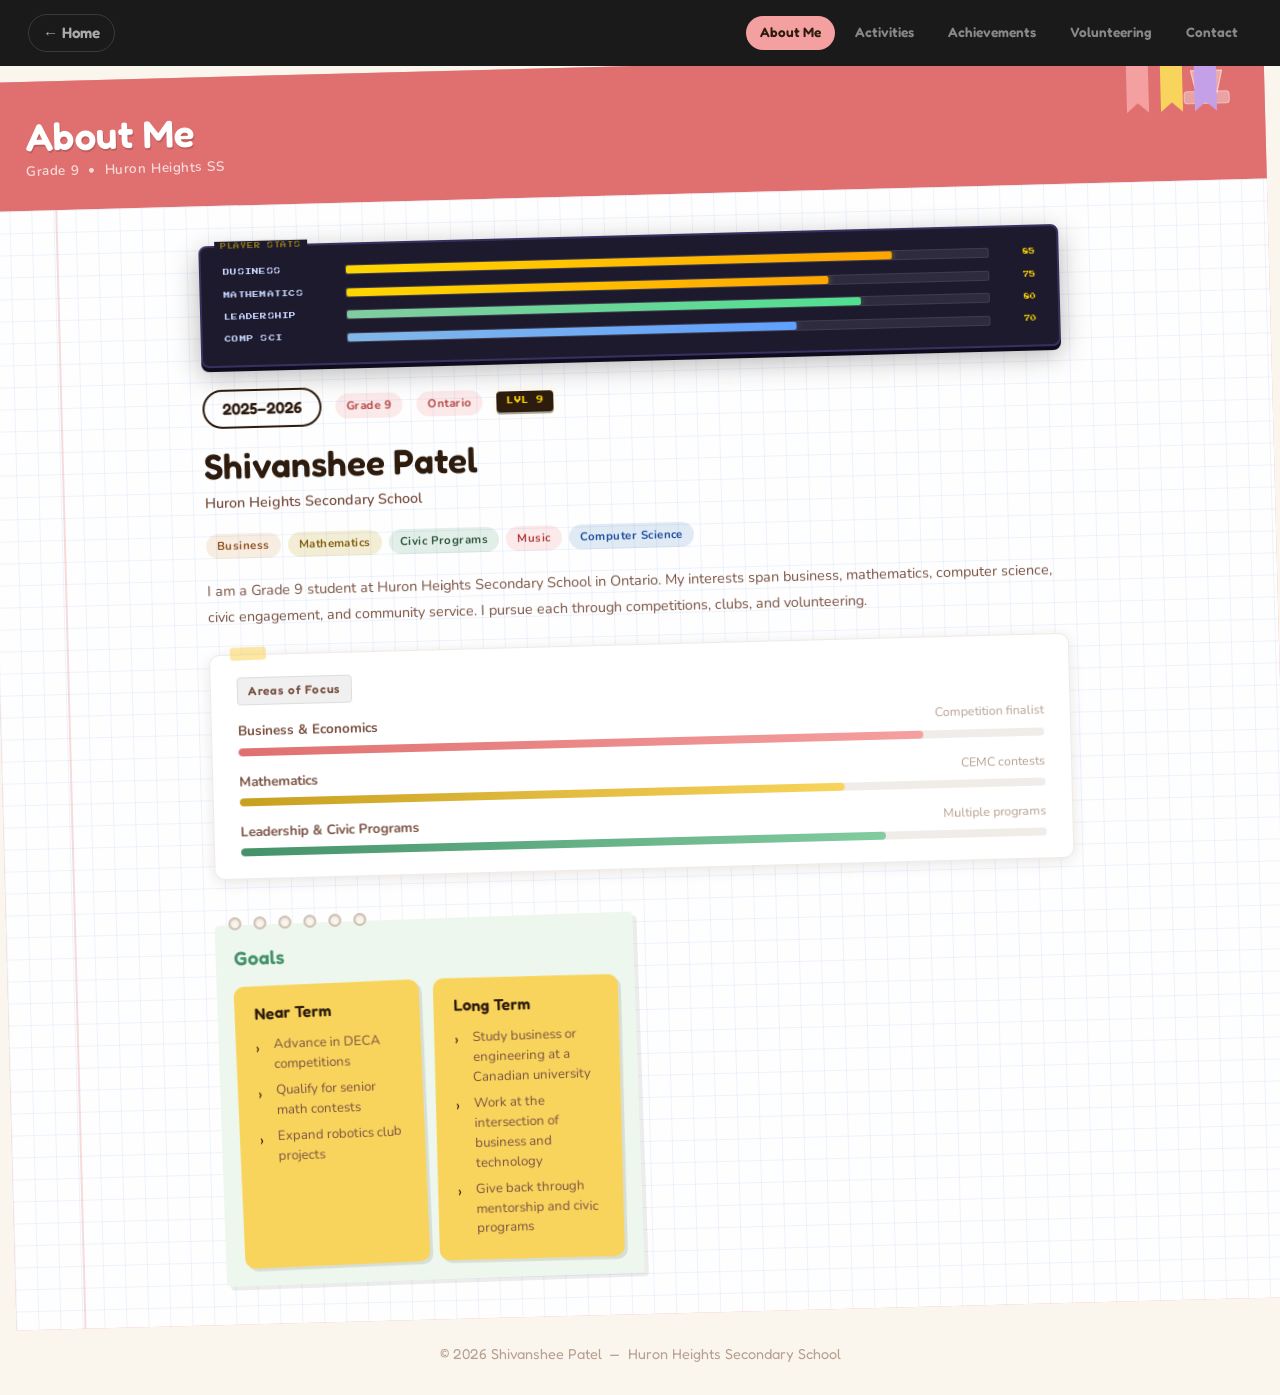
==== about.html @ df72ec70 "Add files via upload" ====
<!DOCTYPE html>
<html lang="en">
<head>
    <meta charset="UTF-8">
    <meta name="viewport" content="width=device-width, initial-scale=1.0">
    <title>About Me &mdash; Shivanshee Patel</title>
    <link rel="stylesheet" href="style.css">
    <link rel="preconnect" href="https://fonts.googleapis.com">
    <link rel="preconnect" href="https://fonts.gstatic.com" crossorigin>
    <link href="https://fonts.googleapis.com/css2?family=Fredoka:wght@400;500;600;700&family=Nunito:wght@400;500;600;700&family=Press+Start+2P&display=swap" rel="stylesheet">
</head>
<body>

<nav class="top-nav">
    <a href="index.html" class="back-btn">&#8592; Home</a>
    <div class="nav-tabs">
        <a href="about.html"        class="nav-tab nav-tab-about active">About Me</a>
        <a href="activities.html"   class="nav-tab nav-tab-act">Activities</a>
        <a href="achievements.html" class="nav-tab nav-tab-ach">Achievements</a>
        <a href="volunteering.html" class="nav-tab nav-tab-vol">Volunteering</a>
        <a href="contact.html"      class="nav-tab nav-tab-con">Contact</a>
    </div>
</nav>


<div class="open-folder folder-about">

    <div class="folder-header">
        <div class="page-bookmarks" aria-hidden="true">
            <div class="bm bm-pink"></div>
            <div class="bm bm-yell"></div>
            <div class="bm bm-lav"></div>
        </div>
        <svg class="folder-header-clip" viewBox="0 0 60 44" xmlns="http://www.w3.org/2000/svg" aria-hidden="true">
            <path d="M 18 30 L 12 4 L 28 4 Z" fill="rgba(255,255,255,0.4)" stroke="rgba(255,255,255,0.6)" stroke-width="1.2" stroke-linejoin="round"/>
            <path d="M 42 30 L 32 4 L 48 4 Z" fill="rgba(255,255,255,0.4)" stroke="rgba(255,255,255,0.6)" stroke-width="1.2" stroke-linejoin="round"/>
            <rect x="4" y="28" width="52" height="14" rx="3" fill="rgba(255,255,255,0.35)" stroke="rgba(255,255,255,0.5)" stroke-width="1"/>
        </svg>
        <div>
            <h1>About Me</h1>
            <p class="folder-header-sub">Grade 9 &nbsp;&bull;&nbsp; Huron Heights SS</p>
        </div>
    </div>

    <div class="folder-body">
        <div class="body-inner">

            <!-- RPG Stats Panel (game accent) -->
            <div class="gs-rpg-panel reveal">
                <div class="gs-stat-row">
                    <span class="gs-stat-name">BUSINESS</span>
                    <div class="gs-stat-bar-track"><div class="gs-stat-bar-fill" data-pct="85%"></div></div>
                    <span class="gs-stat-val">85</span>
                </div>
                <div class="gs-stat-row">
                    <span class="gs-stat-name">MATHEMATICS</span>
                    <div class="gs-stat-bar-track"><div class="gs-stat-bar-fill" data-pct="75%"></div></div>
                    <span class="gs-stat-val">75</span>
                </div>
                <div class="gs-stat-row">
                    <span class="gs-stat-name">LEADERSHIP</span>
                    <div class="gs-stat-bar-track"><div class="gs-stat-bar-fill gs-fill-b" data-pct="80%"></div></div>
                    <span class="gs-stat-val">80</span>
                </div>
                <div class="gs-stat-row">
                    <span class="gs-stat-name">COMP SCI</span>
                    <div class="gs-stat-bar-track"><div class="gs-stat-bar-fill gs-fill-c" data-pct="70%"></div></div>
                    <span class="gs-stat-val">70</span>
                </div>
            </div>

            <!-- Info section -->
            <div class="reveal">

                <div>
                    <div style="display:flex; align-items:center; gap:14px; margin-bottom:16px; flex-wrap:wrap;">
                        <div style="border:2px solid var(--ink); border-radius:30px; padding:4px 18px; font-family:'Fredoka',cursive; font-size:1rem; font-weight:600; white-space:nowrap;">2025&ndash;2026</div>
                        <span class="tag tag-about">Grade 9</span>
                        <span class="tag tag-about">Ontario</span>
                        <span class="gs-badge">LVL 9</span>
                    </div>

                    <h2 style="font-family:'Fredoka',cursive; font-size:2.2rem; margin-bottom:4px;">Shivanshee Patel</h2>
                    <p style="font-size:0.9rem; color:var(--ink-mid); font-weight:600; margin-bottom:18px;">Huron Heights Secondary School</p>

                    <div class="card-tags" style="margin-bottom:20px;">
                        <span class="tag tag-act">Business</span>
                        <span class="tag tag-ach">Mathematics</span>
                        <span class="tag tag-vol">Civic Programs</span>
                        <span class="tag tag-about">Music</span>
                        <span class="tag tag-con">Computer Science</span>
                    </div>

                    <p style="font-size:0.9rem; color:var(--ink-mid); line-height:1.8; margin-bottom:24px;">
                        I am a Grade 9 student at Huron Heights Secondary School in Ontario. My interests span business, mathematics, computer science, civic engagement, and community service. I pursue each through competitions, clubs, and volunteering.
                    </p>

                    <div class="paper-card" style="margin-bottom:0;">
                        <span class="paper-label" style="margin-bottom:14px; display:inline-block;">Areas of Focus</span>
                        <div class="skill-row">
                            <div class="skill-top"><span class="skill-name">Business &amp; Economics</span><span class="skill-note">Competition finalist</span></div>
                            <div class="skill-track"><div class="skill-fill about-fill" data-pct="85%"></div></div>
                        </div>
                        <div class="skill-row">
                            <div class="skill-top"><span class="skill-name">Mathematics</span><span class="skill-note">CEMC contests</span></div>
                            <div class="skill-track"><div class="skill-fill ach-fill" data-pct="75%"></div></div>
                        </div>
                        <div class="skill-row" style="margin-bottom:0;">
                            <div class="skill-top"><span class="skill-name">Leadership &amp; Civic Programs</span><span class="skill-note">Multiple programs</span></div>
                            <div class="skill-track"><div class="skill-fill vol-fill" data-pct="80%"></div></div>
                        </div>
                    </div>
                </div>

            </div>

            <!-- BOTTOM ROW: notebook goals + polaroid -->
            <div class="fp-bottom reveal">

                <div class="notebook-card">
                    <div class="notebook-holes">
                        <span class="hole"></span><span class="hole"></span>
                        <span class="hole"></span><span class="hole"></span>
                        <span class="hole"></span><span class="hole"></span>
                    </div>
                    <h3 style="font-family:'Fredoka',cursive; font-size:1.2rem; margin-bottom:16px; color:var(--vol-header);">Goals</h3>
                    <div class="goals-grid" style="gap:12px;">
                        <div class="goal-sticky">
                            <h3>Near Term</h3>
                            <ul>
                                <li>Advance in DECA competitions</li>
                                <li>Qualify for senior math contests</li>
                                <li>Expand robotics club projects</li>
                            </ul>
                        </div>
                        <div class="goal-sticky">
                            <h3>Long Term</h3>
                            <ul>
                                <li>Study business or engineering at a Canadian university</li>
                                <li>Work at the intersection of business and technology</li>
                                <li>Give back through mentorship and civic programs</li>
                            </ul>
                        </div>
                    </div>
                </div>


            </div>

        </div>
    </div>
</div>

<footer class="page-footer">
    &copy; 2026 Shivanshee Patel &nbsp;&mdash;&nbsp; Huron Heights Secondary School
</footer>

<script src="main.js"></script>
</body>
</html>
---- style.css ----
/* ======================================================
   Shivanshee Patel — Portfolio
   Binder / Stationery Theme v4.1 + Game Accent Layer
   Fonts: Fredoka (display) + Nunito (body)
          Press Start 2P (pixel accent labels only)
   ====================================================== */

*, *::before, *::after { box-sizing: border-box; margin: 0; padding: 0; }

:root {
    --page-bg:   #FAF5ED;
    --board:     #1A1A1A;
    --paper:     #FFFEF8;
    --paper-alt: #FFF9F0;
    --ink:       #2D1B0E;
    --ink-mid:   #7A5243;
    --ink-fade:  #B8A090;

    --about-tab:    #F5A0A0;
    --about-header: #E07070;
    --act-tab:      #FFBF80;
    --act-header:   #D48A40;
    --ach-tab:      #F9D45C;
    --ach-header:   #C8A020;
    --vol-tab:      #82CCA0;
    --vol-header:   #45926A;
    --con-tab:      #82B8E8;
    --con-header:   #3A7CB8;
    --sticky:       #F9D45C;

    /* Game accent colours — warm neon that fits the cream palette */
    --neon-gold:   #FFD700;
    --neon-glow:   rgba(255, 215, 0, 0.35);
    --pixel-dark:  #1E1A2E;
    --gs-badge-bg: #2D1B0E;
    --gs-badge-fg: #FFD700;

    --shadow-board: 0 8px 40px rgba(60,30,10,0.22);
    --shadow-card:  0 3px 14px rgba(60,30,10,0.10);
    --shadow-lift:  0 16px 48px rgba(60,30,10,0.18);
    --shadow-note:  3px 5px 0 rgba(0,0,0,0.09), 0 8px 22px rgba(0,0,0,0.08);
}

html { scroll-behavior: smooth; }

body {
    font-family: 'Nunito', sans-serif;
    background: var(--page-bg);
    color: var(--ink);
    font-size: 15px;
    line-height: 1.7;
    animation: pageIn 0.4s ease-out both;
}
body.exiting { animation: pageOut 0.25s ease-in forwards; }

@keyframes pageIn  { from { opacity:0; transform:scale(0.97) translateY(12px); } to { opacity:1; transform:scale(1) translateY(0); } }
@keyframes pageOut { to   { opacity:0; transform:scale(0.97) translateY(8px); } }

h1,h2,h3 { font-family:'Fredoka',cursive; font-weight:600; line-height:1.2; color:var(--ink); }
a { text-decoration:none; color:inherit; }
img { max-width:100%; display:block; }

/* ── CLIPBOARD HERO ───────────────────────────────────── */

.hero {
    min-height: 100vh;
    display: flex;
    flex-direction: column;
    align-items: center;
    justify-content: center;
    padding: 70px 24px 90px;
    background: var(--page-bg);
    position: relative;
    background-image: radial-gradient(circle, rgba(150,100,60,0.06) 1px, transparent 1px);
    background-size: 28px 28px;
    overflow: hidden;
}

.sticker {
    position: absolute;
    pointer-events: none;
    user-select: none;
    z-index: 0;
}
.sticker-tl  { top: 60px; left: 5%;   z-index: 2; }
.sticker-tr  { top: 50px; right: 4%;  z-index: 3; }
.sticker-bl  { bottom: 120px; left: 3%; z-index: 2; }
.sticker-br  { bottom: 100px; right: 5%; z-index: 2; }
.sticker-mid { top: 45%; left: 2%;   z-index: 2; }

.clipboard {
    background: var(--board);
    border-radius: 14px;
    padding: 28px 32px 36px;
    max-width: 700px;
    width: 100%;
    box-shadow: var(--shadow-board);
    position: relative;
    z-index: 1;
}

.board-clip {
    position: absolute;
    top: -38px;
    left: 50%;
    transform: translateX(-50%);
    width: 110px;
}

.board-paper {
    background: var(--paper);
    border-radius: 8px;
    padding: 36px 40px 40px;
    position: relative;
    overflow: hidden;
}
.board-paper::before {
    content: '';
    position: absolute; inset: 0;
    background-image:
        linear-gradient(rgba(100,149,237,0.07) 1px, transparent 1px),
        linear-gradient(90deg, rgba(100,149,237,0.07) 1px, transparent 1px);
    background-size: 22px 22px;
    pointer-events: none;
}

.date-badge {
    display: inline-block;
    background: var(--vol-tab);
    color: white;
    font-family: 'Fredoka', cursive;
    font-size: 0.9rem;
    font-weight: 600;
    padding: 4px 14px 5px;
    border-radius: 6px;
    position: absolute;
    top: 24px; right: 28px;
    letter-spacing: 0.04em;
    box-shadow: 2px 2px 0 rgba(0,0,0,0.12);
    transform: rotate(1deg);
}

.name-sticker {
    position: absolute;
    top: 20px; left: 28px;
    background: var(--about-header);
    color: white;
    font-family: 'Fredoka', cursive;
    font-size: 0.7rem;
    font-weight: 500;
    padding: 6px 14px 8px;
    border-radius: 6px;
    line-height: 1.3;
    transform: rotate(-2deg);
    box-shadow: 2px 2px 0 rgba(0,0,0,0.12);
}
.name-sticker strong { display:block; font-size:1.05rem; font-weight:700; }

.port-title {
    text-align: center;
    position: relative;
    margin: 20px 0 18px;
    font-family: 'Fredoka', cursive;
    font-size: clamp(2.8rem, 9vw, 5.2rem);
    font-weight: 600;
    color: var(--ink);
    letter-spacing: -0.01em;
    user-select: none;
}
.pl { display:inline-block; transition:transform 0.2s ease; }
.pl:hover { transform:translateY(-6px) rotate(-3deg); }
.pl-coral { background:#E86055; color:#fff; border-radius:6px; padding:2px 9px 4px; margin:0 1px; }
.pl-blue  { background:#4A8FC8; color:#fff; border-radius:6px; padding:2px 9px 4px; margin:0 1px; }
.pl-yell  { background:#F5C840; color:var(--ink); border-radius:6px; padding:2px 9px 4px; margin:0 1px; }

.hero-info { text-align:center; position:relative; z-index:1; }
.hero-info .name   { font-family:'Fredoka',cursive; font-size:1.6rem; margin-bottom:4px; }
.hero-info .school { font-size:0.9rem; color:var(--ink-mid); font-weight:600; }

.deco-clip { position:absolute; top:12px; right:100px; opacity:0.75; transform:rotate(-15deg); }

.scroll-hint {
    text-align:center; margin-top:32px;
    font-family:'Fredoka',cursive; font-size:0.88rem;
    color:var(--ink-fade); letter-spacing:0.05em;
    animation:bounce 2s infinite; position:relative; z-index:1;
}
@keyframes bounce { 0%,100%{transform:translateY(0)} 50%{transform:translateY(5px)} }

/* ── CONTENTS: STICKY NOTE TABS ───────────────────────── */

.contents-section {
    padding: 80px 24px 110px;
    background: var(--page-bg);
}
.contents-inner { max-width: 780px; margin:0 auto; }

.sticky-label {
    display: inline-block;
    background: var(--sticky);
    font-family: 'Fredoka', cursive;
    font-size: 1.55rem;
    font-weight: 600;
    color: var(--ink);
    padding: 10px 26px 12px;
    border-radius: 8px;
    transform: rotate(-1.5deg);
    box-shadow: 3px 3px 0 rgba(0,0,0,0.1), 0 6px 20px rgba(0,0,0,0.08);
    margin-bottom: 48px;
    position: relative;
}
.sticky-label::before {
    content: '';
    position: absolute;
    top: -10px; left:50%; transform:translateX(-50%);
    width:40px; height:14px;
    background: rgba(249,212,92,0.5);
    border-radius:3px;
}

.folders-grid {
    display: grid;
    grid-template-columns: 1fr 1fr;
    gap: 32px 28px;
}

/* ── STICKY NOTE STYLE ────────────────────────────────── */

.folder {
    display: block;
    border-radius: 5px;
    padding: 28px 24px 26px;
    cursor: pointer;
    position: relative;
    box-shadow: var(--shadow-note);
    text-decoration: none;
    overflow: visible;
    transition: transform 0.25s ease, box-shadow 0.25s ease;
}

.folder::before {
    content: '';
    position: absolute;
    top: -13px;
    left: 50%;
    transform: translateX(-50%) rotate(-1deg);
    width: 54px; height: 20px;
    background: rgba(255,250,200,0.78);
    border-left: 1px solid rgba(200,185,80,0.4);
    border-right: 1px solid rgba(200,185,80,0.4);
    z-index: 3;
    border-radius: 2px;
}

.folder::after {
    content: '';
    position: absolute;
    bottom: 0; right: 0;
    width: 22px; height: 22px;
    background: linear-gradient(225deg, var(--page-bg) 40%, rgba(0,0,0,0.07) 45%, transparent 50%);
    border-radius: 0 0 5px 0;
    pointer-events: none;
}

.folder-about { background:var(--about-tab); transform: rotate(-1.5deg); }
.folder-act   { background:var(--act-tab);   transform: rotate(0.8deg);  }
.folder-ach   { background:var(--ach-tab);   transform: rotate(-0.5deg); }
.folder-vol   { background:var(--vol-tab);   transform: rotate(1.2deg);  }
.folder-con   { background:var(--con-tab);   transform: rotate(-0.8deg); }

.folder-about::before { transform: translateX(-50%) rotate(-2deg); }
.folder-act::before   { transform: translateX(-50%) rotate(1.5deg); }
.folder-ach::before   { transform: translateX(-50%) rotate(-1deg); }
.folder-vol::before   { transform: translateX(-50%) rotate(2deg); }
.folder-con::before   { transform: translateX(-50%) rotate(-1.5deg); }

.folder:hover {
    transform: rotate(0deg) translateY(-10px) scale(1.02) !important;
    box-shadow: 4px 18px 40px rgba(60,30,10,0.18);
}

.folder-inner { position:relative; z-index:1; }

.folder-tag {
    display: inline-block;
    background: rgba(255,255,255,0.5);
    color: var(--ink);
    font-size: 0.7rem;
    font-weight: 700;
    letter-spacing: 0.08em;
    text-transform: uppercase;
    padding: 3px 10px;
    border-radius: 20px;
    margin-bottom: 10px;
}
.folder-name {
    font-family: 'Fredoka', cursive;
    font-size: 1.7rem;
    font-weight: 600;
    color: var(--ink);
    margin-bottom: 6px;
}
.folder-desc  { font-size:0.85rem; color:var(--ink-mid); line-height:1.6; }

.folder-arrow {
    position: absolute;
    bottom: 22px; right: 22px;
    width: 32px; height: 32px;
    background: rgba(255,255,255,0.55);
    border-radius: 50%;
    display: flex; align-items:center; justify-content:center;
    font-size: 1rem;
    transition: transform 0.2s, background 0.2s;
}
.folder:hover .folder-arrow { transform:translateX(3px); background:rgba(255,255,255,0.8); }

.folder-wide { grid-column:1/-1; max-width:360px; }

/* ── TOP NAV (inner pages) ────────────────────────────── */

.top-nav {
    display:flex; align-items:center; gap:10px;
    padding:14px 28px;
    background:var(--board);
    position:sticky; top:0; z-index:100;
    flex-wrap:wrap;
}
.back-btn {
    font-family:'Fredoka',cursive; font-size:0.95rem; font-weight:600;
    color:#aaa; padding:5px 14px;
    border-radius:20px; border:1px solid #3a3a3a;
    transition:color 0.2s,border-color 0.2s;
}
.back-btn:hover { color:white; border-color:#666; }
.nav-tabs { display:flex; gap:6px; flex-wrap:wrap; margin-left:auto; }
.nav-tab {
    font-family:'Fredoka',cursive; font-size:0.85rem; font-weight:600;
    padding:5px 14px 6px; border-radius:20px; color:#888;
    transition:all 0.2s;
}
.nav-tab:hover { color:white; background:rgba(255,255,255,0.1); }
.nav-tab.active { color:var(--ink); }
.nav-tab-about.active { background:var(--about-tab); }
.nav-tab-act.active   { background:var(--act-tab);   }
.nav-tab-ach.active   { background:var(--ach-tab);   }
.nav-tab-vol.active   { background:var(--vol-tab);   }
.nav-tab-con.active   { background:var(--con-tab);   }

/* ── OPEN FOLDER HEADER ───────────────────────────────── */

.open-folder { min-height:calc(100vh - 53px); display:flex; flex-direction:column; }

.folder-header {
    padding:32px 40px 28px;
    position:relative;
    display:flex; align-items:center; gap:16px;
}
.folder-header-clip { position:absolute; top:16px; right:32px; width:52px; }
.folder-header h1 {
    font-family:'Fredoka',cursive; font-size:2.4rem; font-weight:600;
    color:white; text-shadow:1px 2px 0 rgba(0,0,0,0.15);
}
.folder-header-sub { font-size:0.85rem; color:rgba(255,255,255,0.75); font-weight:600; letter-spacing:0.04em; }

.folder-about .folder-header { background:var(--about-header); }
.folder-act   .folder-header { background:var(--act-header);   }
.folder-ach   .folder-header { background:var(--ach-header);   }
.folder-vol   .folder-header { background:var(--vol-header);   }
.folder-con   .folder-header { background:var(--con-header);   }

/* ── GRID PAPER BODY ──────────────────────────────────── */

.folder-body {
    flex:1; padding:40px;
    position:relative;
    background-color: #FEFEFE;
    background-image:
        linear-gradient(rgba(100,149,237,0.11) 1px, transparent 1px),
        linear-gradient(90deg, rgba(100,149,237,0.11) 1px, transparent 1px);
    background-size: 22px 22px;
}
.folder-body::before {
    content:''; position:absolute; top:0; bottom:0; left:68px;
    width:2px; background:rgba(220,80,80,0.2); pointer-events:none;
}
.body-inner { max-width:860px; margin:0 auto; position:relative; }

/* ── STANDARD PAPER CARD ──────────────────────────────── */

.paper-card {
    background: white;
    border: 1px solid rgba(180,160,140,0.22);
    border-radius: 10px;
    padding: 22px 26px;
    margin-bottom: 18px;
    box-shadow: var(--shadow-card);
    transition: transform 0.22s ease, box-shadow 0.22s ease;
    position: relative;
}
.paper-card:hover {
    transform:translateY(-3px) rotate(0.2deg);
    box-shadow: var(--shadow-lift), 0 0 0 1px rgba(255,215,0,0.12), 0 0 18px rgba(255,215,0,0.08);
}
.paper-card::before {
    content:''; position:absolute; top:-8px; left:20px;
    width:36px; height:13px;
    background:rgba(249,212,92,0.55);
    border-radius:3px; transform:rotate(-1deg);
}
.card-header { display:flex; align-items:flex-start; gap:12px; margin-bottom:10px; flex-wrap:wrap; }
.card-title  { font-family:'Fredoka',cursive; font-size:1.25rem; font-weight:600; color:var(--ink); flex:1; }
.card-year   { font-size:0.75rem; color:var(--ink-mid); font-weight:700; background:rgba(180,160,140,0.15); padding:3px 9px; border-radius:20px; white-space:nowrap; margin-top:4px; }
.card-tags   { display:flex; gap:7px; flex-wrap:wrap; margin-bottom:10px; }
.tag         { font-size:0.72rem; font-weight:700; padding:3px 11px; border-radius:20px; letter-spacing:0.04em; background:rgba(180,160,140,0.18); color:var(--ink-mid); }
.tag-about   { background:rgba(240,112,112,0.15); color:#B04040; }
.tag-act     { background:rgba(212,138,64,0.15);  color:#905020; }
.tag-ach     { background:rgba(200,160,32,0.18);  color:#806010; }
.tag-vol     { background:rgba(70,148,106,0.15);  color:#305A3E; }
.tag-con     { background:rgba(58,124,184,0.15);  color:#2050A0; }
.tag-win     { background:rgba(240,112,112,0.25); color:#8B2020; font-weight:800; }
.card-text   { font-size:0.88rem; color:var(--ink-mid); line-height:1.7; }
.card-photo  { width:100%; height:180px; object-fit:cover; border-radius:7px; margin-bottom:14px; display:block; }
.card-photo-ph {
    width:100%; height:160px; background:rgba(180,160,140,0.08);
    border-radius:7px; margin-bottom:14px;
    display:flex; align-items:center; justify-content:center;
    font-family:'Fredoka',cursive; font-size:0.83rem; color:var(--ink-fade);
    border:2px dashed rgba(180,160,140,0.3);
}
.paper-card.highlight { border-left:4px solid var(--ach-header); }

.folder-section-title {
    font-family:'Fredoka',cursive; font-size:1.1rem; font-weight:600; color:var(--ink-mid);
    margin:30px 0 16px; display:flex; align-items:center; gap:10px;
}
.folder-section-title::after { content:''; flex:1; height:1px; background:rgba(180,160,140,0.35); }

.card-grid { display:grid; grid-template-columns:1fr 1fr; gap:16px; }

/* ── LAYOUT PIECES ────────────────────────────────────── */

.fp-cols {
    display: grid;
    grid-template-columns: 1fr 2fr;
    gap: 28px;
    align-items: start;
    margin-bottom: 28px;
}

.pinned-paper {
    background: white;
    border-radius: 6px;
    padding: 18px 14px 20px;
    box-shadow: 4px 5px 0 rgba(0,0,0,0.08), 0 10px 28px rgba(0,0,0,0.1);
    position: relative;
    transform: rotate(-1.5deg);
    transition: transform 0.2s;
}
.pinned-paper:hover { transform:rotate(0deg); }
.pinned-paper-clip {
    position: absolute;
    top: -30px; left:50%; transform:translateX(-50%);
    width:60px;
}
.paper-label {
    display: inline-block;
    background: rgba(0,0,0,0.06);
    font-family: 'Fredoka', cursive;
    font-size: 0.75rem;
    font-weight: 600;
    letter-spacing: 0.06em;
    color: var(--ink-mid);
    padding: 3px 10px;
    border-radius: 4px;
    margin-bottom: 12px;
    border: 1px solid rgba(0,0,0,0.08);
}

.photo-slot {
    width: 100%;
    min-height: 180px;
    border: 2px dashed rgba(180,160,140,0.38);
    border-radius: 6px;
    background: rgba(180,160,140,0.05);
    display: flex; align-items:center; justify-content:center;
    text-align: center; padding: 12px;
    font-family: 'Fredoka', cursive;
    font-size: 0.82rem; color:var(--ink-fade);
    line-height:1.5;
}
.photo-slot-sm { min-height:120px; }
.photo-slot-lg { min-height:240px; }
.photo-slot img { width:100%; height:100%; object-fit:cover; border-radius:4px; }

.polaroid-card {
    background: white;
    padding: 10px 10px 44px;
    box-shadow: 4px 5px 0 rgba(0,0,0,0.08), 0 8px 22px rgba(0,0,0,0.1);
    border-radius: 2px;
    position: relative;
    transform: rotate(1.5deg);
    transition: transform 0.2s, box-shadow 0.2s;
}
.polaroid-card:hover { transform:rotate(0deg) scale(1.02); box-shadow:var(--shadow-lift); }
.polaroid-caption {
    position: absolute;
    bottom: 14px; left:0; right:0;
    text-align:center;
    font-family:'Fredoka',cursive; font-size:0.88rem; color:var(--ink-mid);
}
.polaroid-paperclip {
    position:absolute; top:10px; right:-12px;
    width:22px; transform:rotate(20deg);
}

.notebook-card {
    background: #EEF7EE;
    border-radius: 4px;
    padding: 22px 18px 18px;
    position: relative;
    box-shadow: 4px 4px 0 rgba(0,0,0,0.07);
    margin-top: 16px;
    transform: rotate(-0.5deg);
    transition: transform 0.2s;
}
.notebook-card:hover { transform:rotate(0deg); }
.notebook-holes {
    position:absolute; top:-8px; left:14px;
    display:flex; gap:12px;
}
.hole {
    width:13px; height:13px;
    border-radius:50%;
    background: var(--page-bg);
    border:2px solid rgba(160,140,120,0.5);
    box-shadow: inset 0 1px 3px rgba(0,0,0,0.1);
}

.fp-bottom {
    display: grid;
    grid-template-columns: 1fr 1fr;
    gap: 24px;
    margin-top: 28px;
}

.angled-card {
    background: white;
    border-radius: 6px;
    padding: 16px;
    box-shadow: var(--shadow-note);
    position: relative;
    transition: transform 0.25s ease, box-shadow 0.25s ease;
}
.angled-card:hover { transform:rotate(0deg) translateY(-6px) !important; box-shadow:var(--shadow-lift); }
.angled-card::before {
    content:'';
    position:absolute; top:-10px; left:50%; transform:translateX(-50%);
    width:14px; height:14px; border-radius:50%;
    background:radial-gradient(circle at 35% 35%, #FF8080, #C05050);
    box-shadow: 0 2px 4px rgba(0,0,0,0.25);
    z-index:2;
}

/* Timeline */
.timeline { position:relative; padding:20px 0; }
.timeline::before {
    content:''; position:absolute; left:50%; top:0; bottom:0;
    width:2px; background:rgba(70,148,106,0.3);
    transform:translateX(-50%);
}
.timeline-item {
    display:grid; grid-template-columns:1fr auto 1fr;
    gap:0 24px; align-items:flex-start;
    margin-bottom:36px;
}
.timeline-card-left  { grid-column:1; }
.timeline-card-right { grid-column:3; }
.timeline-center {
    grid-column:2; display:flex; flex-direction:column; align-items:center;
    padding-top:16px;
}
.timeline-dot {
    width:16px; height:16px; border-radius:50%;
    background:var(--vol-tab); border:3px solid white;
    box-shadow:0 0 0 2px var(--vol-tab);
    flex-shrink:0;
}
.timeline-year {
    font-family:'Fredoka',cursive; font-size:0.75rem; font-weight:700;
    color:var(--vol-header); margin-top:6px; white-space:nowrap;
    background:rgba(130,204,160,0.2); padding:2px 8px; border-radius:10px;
}

.showcase-card {
    background: linear-gradient(145deg, #FFFDF0, white);
    border:2px solid rgba(200,160,32,0.3);
    border-radius:12px;
    padding:26px;
    box-shadow:4px 5px 0 rgba(200,160,32,0.15), var(--shadow-card);
    position:relative;
    margin-bottom:22px;
    transition:transform 0.22s ease, box-shadow 0.22s ease;
}
.showcase-card:hover { transform:translateY(-4px); box-shadow:var(--shadow-lift); }
.showcase-card::before {
    content:''; position:absolute; top:-8px; left:20px;
    width:36px; height:13px;
    background:rgba(249,212,92,0.7);
    border-radius:3px; transform:rotate(-1deg);
}

.info-sticky {
    background: var(--sticky);
    border-radius: 6px;
    padding: 24px 22px;
    box-shadow: 3px 4px 0 rgba(0,0,0,0.1);
    transform: rotate(-1deg);
    position:relative;
    transition: transform 0.2s;
}
.info-sticky:hover { transform:rotate(0deg); }
.info-sticky::before {
    content:''; position:absolute; top:-12px; left:50%; transform:translateX(-50%);
    width:52px; height:18px;
    background:rgba(255,250,200,0.75);
    border-left:1px solid rgba(200,185,80,0.4);
    border-right:1px solid rgba(200,185,80,0.4);
    border-radius:2px;
}
.info-row { display:flex; gap:12px; align-items:baseline; margin-bottom:10px; }
.info-label { font-family:'Fredoka',cursive; font-size:0.78rem; font-weight:700; color:var(--ink); min-width:72px; }
.info-val   { font-size:0.86rem; color:var(--ink-mid); line-height:1.5; }

/* ── CERT CARD ────────────────────────────────────────── */

.cert-paper-card {
    background:white; border:1px solid rgba(180,160,140,0.22); border-radius:10px;
    padding:22px 26px; margin-bottom:18px; box-shadow:var(--shadow-card);
    display:flex; gap:24px; align-items:center; position:relative;
    transition:transform 0.22s,box-shadow 0.22s;
}
.cert-paper-card:hover { transform:translateY(-3px); box-shadow:var(--shadow-lift); }
.cert-paper-card::before {
    content:''; position:absolute; top:-8px; left:20px;
    width:36px; height:13px; background:rgba(249,212,92,0.55);
    border-radius:3px; transform:rotate(-1deg);
}
.cert-thumb-img { width:130px; flex-shrink:0; border-radius:6px; box-shadow:0 4px 14px rgba(0,0,0,0.15); border:1px solid rgba(180,160,140,0.3); }
.cert-thumb-ph  {
    width:130px; height:170px; flex-shrink:0; background:rgba(180,160,140,0.08);
    border-radius:6px; border:2px dashed rgba(180,160,140,0.3);
    display:flex; align-items:center; justify-content:center;
    font-family:'Fredoka',cursive; font-size:0.8rem; color:var(--ink-fade); text-align:center; padding:12px;
}

/* ── SKILL BARS ───────────────────────────────────────── */

.skill-row { margin-bottom:14px; }
.skill-top { display:flex; justify-content:space-between; margin-bottom:5px; }
.skill-name { font-size:0.85rem; font-weight:700; color:var(--ink-mid); }
.skill-note { font-size:0.78rem; color:var(--ink-fade); }
.skill-track { height:8px; background:rgba(180,160,140,0.2); border-radius:4px; overflow:hidden; }
.skill-fill  { height:100%; border-radius:4px; width:0; transition:width 1.3s cubic-bezier(0.4,0,0.2,1); }
.skill-fill.about-fill { background:linear-gradient(90deg,var(--about-header),var(--about-tab)); }
.skill-fill.act-fill   { background:linear-gradient(90deg,var(--act-header),var(--act-tab));   }
.skill-fill.vol-fill   { background:linear-gradient(90deg,var(--vol-header),var(--vol-tab));   }
.skill-fill.ach-fill   { background:linear-gradient(90deg,var(--ach-header),var(--ach-tab));   }
.skill-fill.con-fill   { background:linear-gradient(90deg,var(--con-header),var(--con-tab));   }

/* ── GOALS ────────────────────────────────────────────── */

.goals-grid { display:grid; grid-template-columns:1fr 1fr; gap:16px; }
.goal-sticky {
    background:var(--sticky); border-radius:10px; padding:18px 20px;
    box-shadow:3px 3px 0 rgba(0,0,0,0.1); transform:rotate(-0.5deg);
    transition:transform 0.2s;
}
.goal-sticky:nth-child(2) { transform:rotate(0.5deg); }
.goal-sticky:hover { transform:rotate(0deg) translateY(-3px); }
.goal-sticky h3 { font-family:'Fredoka',cursive; font-size:1rem; margin-bottom:10px; }
.goal-sticky ul { list-style:none; }
.goal-sticky li { font-size:0.83rem; color:var(--ink-mid); padding:3px 0 3px 18px; position:relative; line-height:1.5; }
.goal-sticky li::before { content:'›'; position:absolute; left:0; color:var(--ink); font-size:1rem; }

/* ── CONTACT FORM ─────────────────────────────────────── */

.form-group { margin-bottom:16px; }
.form-group label { display:block; font-family:'Fredoka',cursive; font-size:0.9rem; font-weight:600; color:var(--ink-mid); margin-bottom:5px; }
.form-group input, .form-group textarea {
    width:100%; padding:10px 14px;
    background:var(--paper); border:1.5px solid rgba(180,160,140,0.35);
    border-radius:10px; font-family:'Nunito',sans-serif; font-size:0.9rem; color:var(--ink);
    outline:none; transition:border-color 0.2s,box-shadow 0.2s;
}
.form-group input:focus, .form-group textarea:focus {
    border-color:var(--con-tab); box-shadow:0 0 0 3px rgba(130,184,232,0.2);
}
.form-group textarea { min-height:120px; resize:vertical; }
.form-row { display:grid; grid-template-columns:1fr 1fr; gap:12px; }
.submit-btn {
    background:var(--con-header); color:white;
    font-family:'Fredoka',cursive; font-size:1rem; font-weight:600;
    padding:10px 30px 12px; border:none; border-radius:30px; cursor:pointer;
    box-shadow:0 4px 0 rgba(0,0,0,0.15);
    transition:transform 0.15s,box-shadow 0.15s;
}
.submit-btn:hover  { transform:translateY(-2px); box-shadow:0 6px 0 rgba(0,0,0,0.15); }
.submit-btn:active { transform:translateY(1px);  box-shadow:0 2px 0 rgba(0,0,0,0.15); }
#form-success {
    display:none;
    background:rgba(130,204,160,0.2); border:1.5px solid var(--vol-tab);
    border-radius:10px; padding:12px 18px;
    font-family:'Fredoka',cursive; font-size:1rem; color:var(--vol-header);
    margin-top:14px;
}

/* ── SCROLL REVEAL ────────────────────────────────────── */

.reveal { opacity:0; transform:translateY(20px); transition:opacity 0.55s ease,transform 0.55s ease; }
.reveal.visible { opacity:1; transform:translateY(0); }

/* ── FOOTER ───────────────────────────────────────────── */

.page-footer {
    text-align:center; padding:28px 24px;
    font-family:'Fredoka',cursive; font-size:0.9rem; color:var(--ink-fade);
    background:var(--page-bg);
}

/* ── LIGHTBOX ─────────────────────────────────────────── */

#lightbox {
    display: none;
    position: fixed;
    inset: 0;
    background: rgba(0,0,0,0.82);
    z-index: 9999;
    align-items: center;
    justify-content: center;
}
#lightbox.lb-open { display: flex; }
#lightbox-inner {
    position: relative;
    max-width: 90vw;
    max-height: 90vh;
}
#lightbox-img {
    display: block;
    max-width: 90vw;
    max-height: 88vh;
    border-radius: 8px;
    box-shadow: 0 8px 40px rgba(0,0,0,0.6);
    object-fit: contain;
}
#lightbox-close {
    position: absolute;
    top: -16px; right: -16px;
    width: 36px; height: 36px;
    border-radius: 50%; border: none;
    background: #fff; font-size: 1.3rem;
    line-height: 1; cursor: pointer;
    display: flex; align-items:center; justify-content:center;
    box-shadow: 0 2px 8px rgba(0,0,0,0.3);
}
#lightbox-close:hover { background: #f0f0f0; }

/* ── BOOKMARKS ────────────────────────────────────────── */

.page-bookmarks {
    position: absolute;
    top: 0; right: 48px;
    display: flex; gap: 12px;
    align-items: flex-start;
    z-index: 10; pointer-events: none;
}
.bm {
    width: 22px; height: 60px;
    clip-path: polygon(0 0, 100% 0, 100% 100%, 50% 84%, 0 100%);
    pointer-events: auto; cursor: default;
    transition: transform 0.22s ease, filter 0.22s;
    transform-origin: top center;
    box-shadow: 1px 2px 5px rgba(0,0,0,0.12);
}
.bm:hover { transform: translateY(-8px); filter: brightness(1.08); }
.bm-pink  { background: #F5A0A0; }
.bm-peach { background: #FFBF80; }
.bm-yell  { background: #F9D45C; }
.bm-green { background: #82CCA0; }
.bm-blue  { background: #82B8E8; }
.bm-lav   { background: #C4A0E8; }

/* ── CHEAT SHEETS ─────────────────────────────────────── */

.cheat-sheet {
    background: #F2FAF0;
    border: 1px solid rgba(100,180,120,0.3);
    border-radius: 4px;
    padding: 14px 18px 14px 44px;
    position: relative;
    font-size: 0.82rem;
    color: var(--ink-mid);
    line-height: 1.7;
    box-shadow: 2px 3px 0 rgba(0,0,0,0.06), 0 4px 12px rgba(0,0,0,0.06);
    background-image:
        linear-gradient(transparent 0px, transparent 22px, rgba(100,149,237,0.14) 22px, rgba(100,149,237,0.14) 23px, transparent 23px);
    background-size: 100% 23px;
    background-position: 0 14px;
    margin-bottom: 18px;
    transform: rotate(0.4deg);
    transition: transform 0.2s;
}
.cheat-sheet:hover { transform: rotate(0deg) translateY(-2px); }
.cheat-sheet::after {
    content: '';
    position: absolute;
    top: 0; right: 0;
    width: 20px; height: 20px;
    background: linear-gradient(225deg, var(--page-bg) 46%, rgba(100,180,120,0.25) 50%, #E4F8DC 53%);
    pointer-events: none;
}
.cheat-sheet::before {
    content: '';
    position: absolute;
    top: 0; bottom: 0; left: 28px;
    width: 1.5px;
    background: rgba(220,80,80,0.25);
    pointer-events: none;
}
.cheat-sheet-header {
    font-family: 'Fredoka', cursive;
    font-size: 0.95rem;
    font-weight: 600;
    color: var(--ink);
    margin-bottom: 8px;
}
.cheat-sheet ul { list-style: none; }
.cheat-sheet li {
    position: relative;
    padding-left: 14px;
    line-height: 1.65;
}
.cheat-sheet li::before {
    content: '–';
    position: absolute;
    left: 0;
    color: var(--ink-fade);
}

/* Cheat sheet colour variants */
.cs-blue   { background-color: #F0F5FF; border-color: rgba(100,130,220,0.3); }
.cs-yellow { background-color: #FFFBF0; border-color: rgba(200,160,20,0.3); }
.cs-pink   { background-color: #FFF0F0; border-color: rgba(220,100,100,0.3); }

/* ── RESPONSIVE ───────────────────────────────────────── */

@media (max-width:700px) {
    .board-paper    { padding:28px 20px 32px; }
    .port-title     { font-size:2.2rem; }
    .folders-grid   { grid-template-columns:1fr; }
    .folder-wide    { max-width:100%; }
    .card-grid      { grid-template-columns:1fr; }
    .goals-grid     { grid-template-columns:1fr; }
    .fp-cols        { grid-template-columns:1fr; }
    .fp-bottom      { grid-template-columns:1fr; }
    .timeline       { display:block; }
    .timeline::before { display:none; }
    .timeline-item  { display:block; margin-bottom:20px; }
    .timeline-center { flex-direction:row; justify-content:flex-start; padding:8px 0; }
    .cert-paper-card { flex-direction:column; }
    .folder-body    { padding:24px 20px; }
    .folder-header  { padding:22px 20px 20px; }
    .top-nav        { padding:10px 16px; }
    .form-row       { grid-template-columns:1fr; }
    .name-sticker   { display:none; }
    .sticker        { display:none; }
    .bm             { display:none; }
    .cheat-sheet    { display:none; }
    .gs-hero-badge  { display:none; }
}


/* ============================================================
   GAME-STYLE ACCENT LAYER
   All classes prefixed gs- (game-style) to make scope clear.
   These additions sit on top of the binder/stationery base —
   the base is fully preserved.
   ============================================================ */

/* Pixel font import lives in each HTML <head> so it's
   only loaded on pages that use it — not repeated here. */

/* ── PIXEL LABEL ──────────────────────────────────────────
   Tiny decorative text in Press Start 2P.
   Used for section sub-tags, not headings.                */

.gs-pixel {
    font-family: 'Press Start 2P', monospace;
    font-size: 7px;
    letter-spacing: 0.05em;
    line-height: 1.8;
    color: var(--ink-mid);
    display: inline-block;
}

/* ── GAME BADGE ───────────────────────────────────────────
   Small dark pill with gold text, pixel font.
   Example: <span class="gs-badge">LVL 9</span>           */

.gs-badge {
    font-family: 'Press Start 2P', monospace;
    font-size: 7px;
    background: var(--gs-badge-bg);
    color: var(--gs-badge-fg);
    padding: 4px 10px 5px;
    border-radius: 4px;
    display: inline-block;
    letter-spacing: 0.05em;
    box-shadow: 0 2px 0 rgba(0,0,0,0.35), 0 0 8px rgba(255,215,0,0.15);
    vertical-align: middle;
}

/* ── ACHIEVEMENT BANNER ───────────────────────────────────
   Gold ribbon at the top of achievement cards.
   Add inside .paper-card before the content:
   <div class="gs-achievement-banner">ACHIEVEMENT UNLOCKED</div> */

.gs-achievement-banner {
    font-family: 'Press Start 2P', monospace;
    font-size: 6.5px;
    letter-spacing: 0.08em;
    color: #7A5000;
    background: linear-gradient(90deg, #F9D45C 0%, #FFE680 50%, #F9D45C 100%);
    border: 1px solid rgba(200,160,20,0.4);
    border-radius: 4px 4px 0 0;
    padding: 6px 14px 7px;
    margin: -22px -26px 16px;
    text-align: center;
    box-shadow: inset 0 1px 0 rgba(255,255,255,0.6), 0 1px 3px rgba(200,160,20,0.2);
    position: relative;
}

/* ── HERO GAME BADGE ──────────────────────────────────────
   Displayed on the homepage clipboard board-paper.        */

.gs-hero-badge {
    display: inline-flex;
    align-items: center;
    gap: 8px;
    background: var(--gs-badge-bg);
    color: var(--gs-badge-fg);
    font-family: 'Press Start 2P', monospace;
    font-size: 7px;
    padding: 8px 14px 9px;
    border-radius: 6px;
    margin: 14px auto 0;
    box-shadow: 0 3px 0 rgba(0,0,0,0.4), 0 0 16px rgba(255,215,0,0.12);
    letter-spacing: 0.05em;
    position: relative;
    z-index: 1;
}
.gs-hero-badge::before {
    content: '';
    display: inline-block;
    width: 8px; height: 8px;
    border-radius: 50%;
    background: var(--neon-gold);
    box-shadow: 0 0 6px var(--neon-gold);
    flex-shrink: 0;
    animation: gs-blink 1.4s step-start infinite;
}
@keyframes gs-blink { 0%,100%{opacity:1} 50%{opacity:0.2} }

/* ── NEON CARD ACCENT ─────────────────────────────────────
   Added to .paper-card.gs-neon — subtle gold border glow
   on hover, keeps the cream look.                         */

.paper-card.gs-neon:hover {
    box-shadow:
        var(--shadow-lift),
        0 0 0 2px rgba(255,215,0,0.3),
        0 0 22px rgba(255,215,0,0.12);
}

/* ── RPG STATS PANEL ──────────────────────────────────────
   Replaces cheat-sheet on certain pages. Looks like
   a game character stats block with XP bar labels.        */

.gs-rpg-panel {
    background: #1E1A2E;
    border: 2px solid #3A3060;
    border-radius: 8px;
    padding: 20px 22px;
    margin-bottom: 22px;
    position: relative;
    box-shadow: 0 4px 0 #0F0C1E, 0 8px 28px rgba(0,0,0,0.3);
}
.gs-rpg-panel::before {
    content: 'PLAYER STATS';
    font-family: 'Press Start 2P', monospace;
    font-size: 6px;
    letter-spacing: 0.12em;
    color: rgba(255,215,0,0.5);
    position: absolute;
    top: -1px; left: 14px;
    transform: translateY(-50%);
    background: #1E1A2E;
    padding: 0 6px;
}
.gs-rpg-panel .gs-stat-row {
    display: flex;
    align-items: center;
    gap: 12px;
    margin-bottom: 12px;
}
.gs-rpg-panel .gs-stat-row:last-child { margin-bottom: 0; }
.gs-stat-name {
    font-family: 'Press Start 2P', monospace;
    font-size: 6.5px;
    color: #C8D8FF;
    width: 110px;
    flex-shrink: 0;
    letter-spacing: 0.04em;
    line-height: 1.6;
}
.gs-stat-bar-track {
    flex: 1;
    height: 10px;
    background: rgba(255,255,255,0.08);
    border-radius: 2px;
    overflow: hidden;
    border: 1px solid rgba(255,255,255,0.08);
}
.gs-stat-bar-fill {
    height: 100%;
    border-radius: 2px;
    background: linear-gradient(90deg, #FFD700, #FFA500);
    box-shadow: 0 0 6px rgba(255,215,0,0.5);
    width: 0;
    transition: width 1.4s cubic-bezier(0.4,0,0.2,1);
}
.gs-stat-bar-fill.gs-fill-b { background: linear-gradient(90deg, #82CCA0, #50E090); box-shadow: 0 0 6px rgba(100,220,140,0.4); }
.gs-stat-bar-fill.gs-fill-c { background: linear-gradient(90deg, #82B8E8, #60A0FF); box-shadow: 0 0 6px rgba(100,160,255,0.4); }
.gs-stat-val {
    font-family: 'Press Start 2P', monospace;
    font-size: 6px;
    color: var(--neon-gold);
    width: 34px;
    text-align: right;
    flex-shrink: 0;
    letter-spacing: 0.04em;
}

/* ── POLAROID TAPE EFFECT ─────────────────────────────────
   Enhanced polaroid with visible tape strip on top.       */

.gs-polaroid {
    background: white;
    padding: 10px 10px 44px;
    box-shadow: 4px 5px 0 rgba(0,0,0,0.08), 0 8px 22px rgba(0,0,0,0.1);
    border-radius: 2px;
    position: relative;
    transform: rotate(1.5deg);
    transition: transform 0.2s, box-shadow 0.2s;
}
.gs-polaroid::before {
    content: '';
    position: absolute;
    top: -12px; left: 50%;
    transform: translateX(-50%) rotate(-1deg);
    width: 56px; height: 18px;
    background: rgba(255,250,210,0.82);
    border: 1px solid rgba(220,200,100,0.5);
    border-radius: 2px;
    box-shadow: 0 1px 4px rgba(0,0,0,0.1);
    z-index: 2;
}
.gs-polaroid:hover { transform:rotate(0deg) scale(1.02); box-shadow:var(--shadow-lift); }
.gs-polaroid-caption {
    position: absolute;
    bottom: 12px; left: 0; right: 0;
    text-align: center;
    font-family: 'Fredoka', cursive;
    font-size: 0.85rem;
    color: var(--ink-mid);
}

/* ── SECTION PIXEL TAG ────────────────────────────────────
   Small pixel label inline next to a section title.       */

.gs-section-tag {
    font-family: 'Press Start 2P', monospace;
    font-size: 6px;
    color: rgba(180,160,140,0.8);
    letter-spacing: 0.1em;
    vertical-align: middle;
    padding: 3px 8px;
    border: 1px solid rgba(180,160,140,0.25);
    border-radius: 3px;
    background: rgba(180,160,140,0.07);
    display: inline-block;
    margin-left: 6px;
}

/* ── CARD SCORE BADGE ─────────────────────────────────────
   Positioned absolutely in top-right of a card.          */

.gs-score-badge {
    position: absolute;
    top: 12px; right: 14px;
    font-family: 'Press Start 2P', monospace;
    font-size: 6px;
    color: var(--neon-gold);
    background: #1E1A2E;
    padding: 4px 8px 5px;
    border-radius: 4px;
    letter-spacing: 0.06em;
    box-shadow: 0 2px 0 rgba(0,0,0,0.4);
    z-index: 2;
}

/* ── TYPED CURSOR BLINK ───────────────────────────────────
   Decorative blinking cursor next to headings.           */

.gs-cursor::after {
    content: '|';
    font-family: 'Press Start 2P', monospace;
    font-size: 0.8em;
    color: var(--neon-gold);
    animation: gs-blink 1s step-start infinite;
    margin-left: 4px;
}
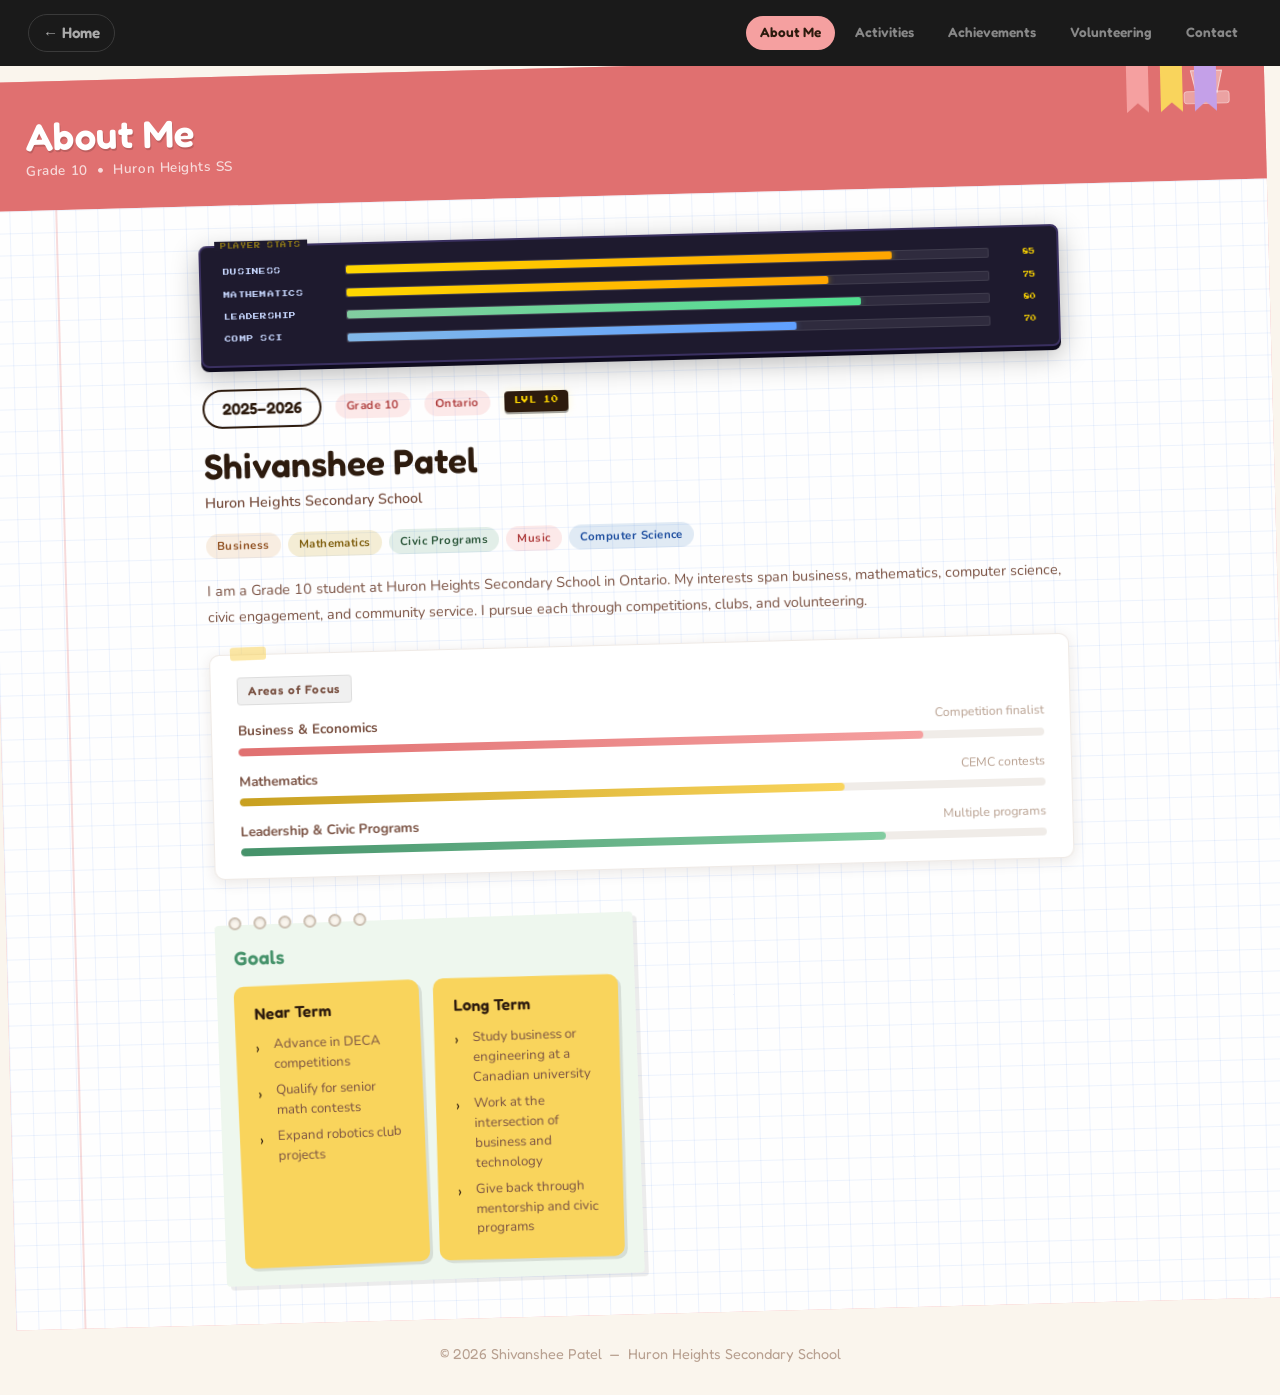
==== commit 28a7d229: "Add files via upload" ====
--- a/about.html
+++ b/about.html
@@ -38,7 +38,7 @@
         </svg>
         <div>
             <h1>About Me</h1>
-            <p class="folder-header-sub">Grade 9 &nbsp;&bull;&nbsp; Huron Heights SS</p>
+            <p class="folder-header-sub">Grade 10 &nbsp;&bull;&nbsp; Huron Heights SS</p>
         </div>
     </div>
 
@@ -75,9 +75,9 @@
                 <div>
                     <div style="display:flex; align-items:center; gap:14px; margin-bottom:16px; flex-wrap:wrap;">
                         <div style="border:2px solid var(--ink); border-radius:30px; padding:4px 18px; font-family:'Fredoka',cursive; font-size:1rem; font-weight:600; white-space:nowrap;">2025&ndash;2026</div>
-                        <span class="tag tag-about">Grade 9</span>
+                        <span class="tag tag-about">Grade 10</span>
                         <span class="tag tag-about">Ontario</span>
-                        <span class="gs-badge">LVL 9</span>
+                        <span class="gs-badge">LVL 10</span>
                     </div>
 
                     <h2 style="font-family:'Fredoka',cursive; font-size:2.2rem; margin-bottom:4px;">Shivanshee Patel</h2>
@@ -92,7 +92,7 @@
                     </div>
 
                     <p style="font-size:0.9rem; color:var(--ink-mid); line-height:1.8; margin-bottom:24px;">
-                        I am a Grade 9 student at Huron Heights Secondary School in Ontario. My interests span business, mathematics, computer science, civic engagement, and community service. I pursue each through competitions, clubs, and volunteering.
+                        I am a Grade 10 student at Huron Heights Secondary School in Ontario. My interests span business, mathematics, computer science, civic engagement, and community service. I pursue each through competitions, clubs, and volunteering.
                     </p>
 
                     <div class="paper-card" style="margin-bottom:0;">
--- a/style.css
+++ b/style.css
@@ -428,6 +428,8 @@
     border:2px dashed rgba(180,160,140,0.3);
 }
 .paper-card.highlight { border-left:4px solid var(--ach-header); }
+a.paper-card { display:block; }
+.paper-card .card-more { margin-top:10px; font-family:'Fredoka',cursive; font-size:0.78rem; color:var(--act-header); font-weight:600; }
 
 .folder-section-title {
     font-family:'Fredoka',cursive; font-size:1.1rem; font-weight:600; color:var(--ink-mid);
